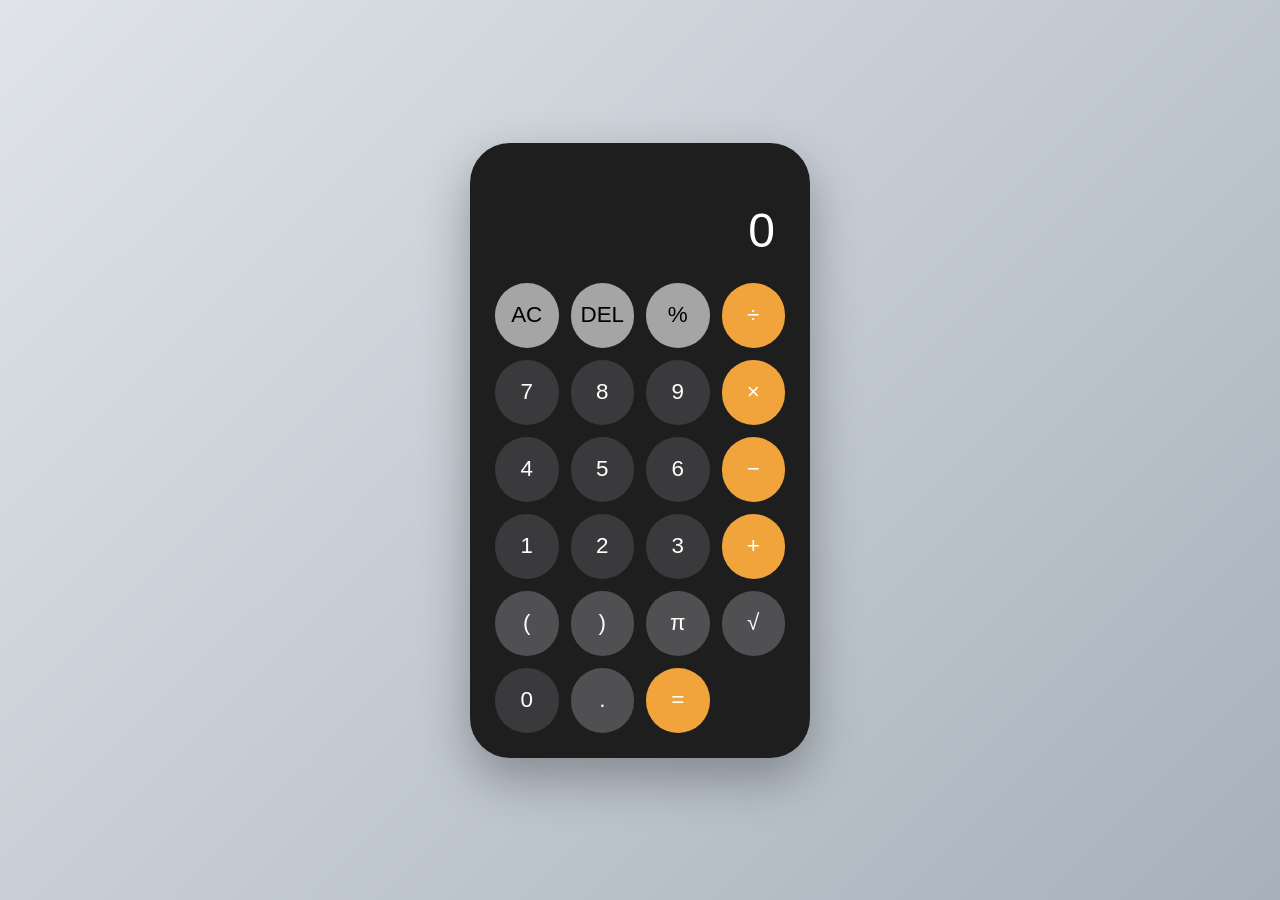
==== Task_01_AeroCalculator/index.html @ 2fde4364 "Initial commit: Organized all internship tasks" ====
<!DOCTYPE html>
<html lang="en">
<head>
    <meta charset="UTF-8">
    <meta name="viewport" content="width=device-width, initial-scale=1.0">
    <title>Professional Calculator</title>
    <link rel="stylesheet" href="style.css">
</head>
<body>

    <div id="container">
        <div id="display">0</div>
        
        <div id="buttonsContainer">
            <button onclick="clearValue()" class="control">AC</button>
            <button onclick="deleteLast()" class="control">DEL</button>
            <button onclick="appendValue('%')" class="control">%</button>
            <button onclick="appendValue('/')" class="operator">÷</button>

            <button onclick="appendValue('7')">7</button>
            <button onclick="appendValue('8')">8</button>
            <button onclick="appendValue('9')">9</button>
            <button onclick="appendValue('*')" class="operator">×</button>

            <button onclick="appendValue('4')">4</button>
            <button onclick="appendValue('5')">5</button>
            <button onclick="appendValue('6')">6</button>
            <button onclick="appendValue('-')" class="operator">−</button>

            <button onclick="appendValue('1')">1</button>
            <button onclick="appendValue('2')">2</button>
            <button onclick="appendValue('3')">3</button>
            <button onclick="appendValue('+')" class="operator">+</button>

            <button onclick="appendValue('(')" class="special">(</button>
            <button onclick="appendValue(')')" class="special">)</button>
            <button onclick="appendPI()" class="special">π</button>
            <button onclick="calculateSqrt()" class="special">√</button>

            <button onclick="appendValue('0')" class="zero-btn">0</button>
            <button onclick="appendValue('.')" class="special">.</button>
            <button onclick="calculate()" id="equal">=</button>
        </div> 
    </div>

    <script src="script.js"></script> 
</body>
</html>
---- Task_01_AeroCalculator/style.css ----
:root {
    --bg-gradient: linear-gradient(135deg, #e0e4e8 0%, #a7b1bc 100%);
    --calc-bg: #1e1e1e;
    --text-main: #ffffff;
    --op-color: #f1a33c;
    --btn-gray: #3a3a3c;
    --btn-light-gray: #a5a5a5;
}

* {
    padding: 0;
    margin: 0;
    box-sizing: border-box;
    font-family: -apple-system, BlinkMacSystemFont, "Segoe UI", Roboto, sans-serif;
}

body {
    background: var(--bg-gradient);
    height: 100vh;
    display: flex;
    justify-content: center;
    align-items: center;
}

#container {
    background-color: var(--calc-bg);
    width: 340px;
    padding: 25px;
    border-radius: 40px;
    box-shadow: 0 20px 50px rgba(0,0,0,0.3);
}

#display {   
    width: 100%;
    height: 100px;
    color: var(--text-main);
    display: flex;
    align-items: flex-end;
    justify-content: flex-end;
    font-size: 48px;
    font-weight: 300;
    overflow-x: hidden;
    margin-bottom: 15px;
    padding: 10px;
    word-break: break-all;
}

#buttonsContainer {
    display: grid;
    grid-template-columns: repeat(4, 1fr);
    gap: 12px;
}

button {
    height: 65px;
    border-radius: 50px; /* Classic round buttons */
    border: none;
    color: white;
    font-size: 1.4rem;
    background-color: var(--btn-gray);
    cursor: pointer;
    transition: filter 0.2s, transform 0.1s;
}

button:active {
    transform: scale(0.92);
}

button:hover {
    filter: brightness(1.3);
}

/* Color Coding */
.control {
    background-color: var(--btn-light-gray);
    color: black;
}

.operator {
    background-color: var(--op-color);
}

.special {
    background-color: #505052;
}

#equal {
    background-color: var(--op-color);
}

.zero-btn {
    grid-column: span 1;
}
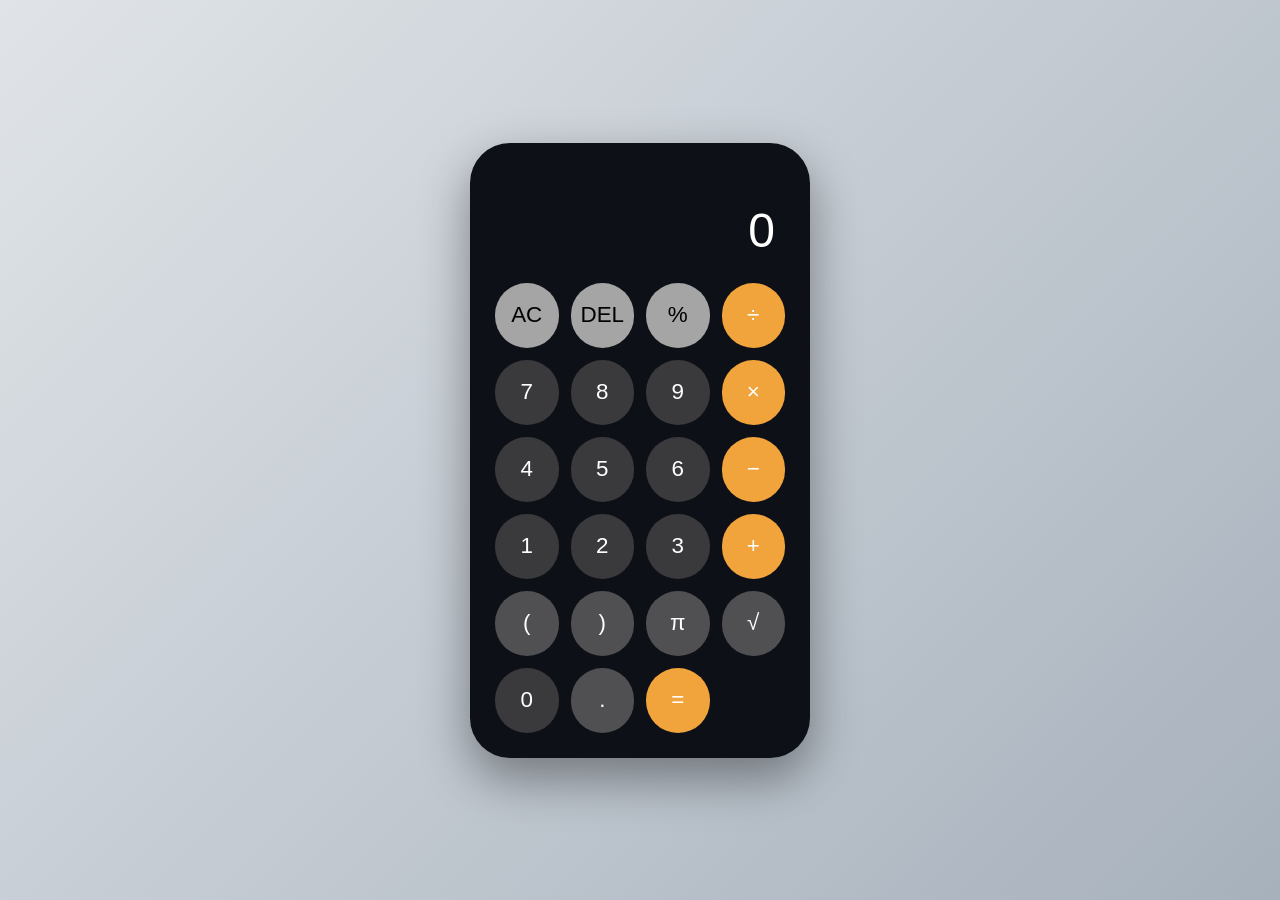
==== commit 4cf7f1fb: "Update index.html" ====
--- a/Task_01_AeroCalculator/index.html
+++ b/Task_01_AeroCalculator/index.html
@@ -3,7 +3,7 @@
 <head>
     <meta charset="UTF-8">
     <meta name="viewport" content="width=device-width, initial-scale=1.0">
-    <title>Professional Calculator</title>
+    <title>AeroCalculator | Oasis Infobyte</title>
     <link rel="stylesheet" href="style.css">
 </head>
 <body>
@@ -45,4 +45,4 @@
 
     <script src="script.js"></script> 
 </body>
-</html>+</html>
--- a/Task_01_AeroCalculator/style.css
+++ b/Task_01_AeroCalculator/style.css
@@ -1,6 +1,6 @@
 :root {
     --bg-gradient: linear-gradient(135deg, #e0e4e8 0%, #a7b1bc 100%);
-    --calc-bg: #1e1e1e;
+    --calc-bg: #0d1117; /* Updated to Deep Space Blue */
     --text-main: #ffffff;
     --op-color: #f1a33c;
     --btn-gray: #3a3a3c;
@@ -27,7 +27,7 @@
     width: 340px;
     padding: 25px;
     border-radius: 40px;
-    box-shadow: 0 20px 50px rgba(0,0,0,0.3);
+    box-shadow: 0 20px 50px rgba(0,0,0,0.4);
 }
 
 #display {   
@@ -53,7 +53,7 @@
 
 button {
     height: 65px;
-    border-radius: 50px; /* Classic round buttons */
+    border-radius: 50px;
     border: none;
     color: white;
     font-size: 1.4rem;
@@ -70,7 +70,6 @@
     filter: brightness(1.3);
 }
 
-/* Color Coding */
 .control {
     background-color: var(--btn-light-gray);
     color: black;
@@ -90,4 +89,4 @@
 
 .zero-btn {
     grid-column: span 1;
-}+}
